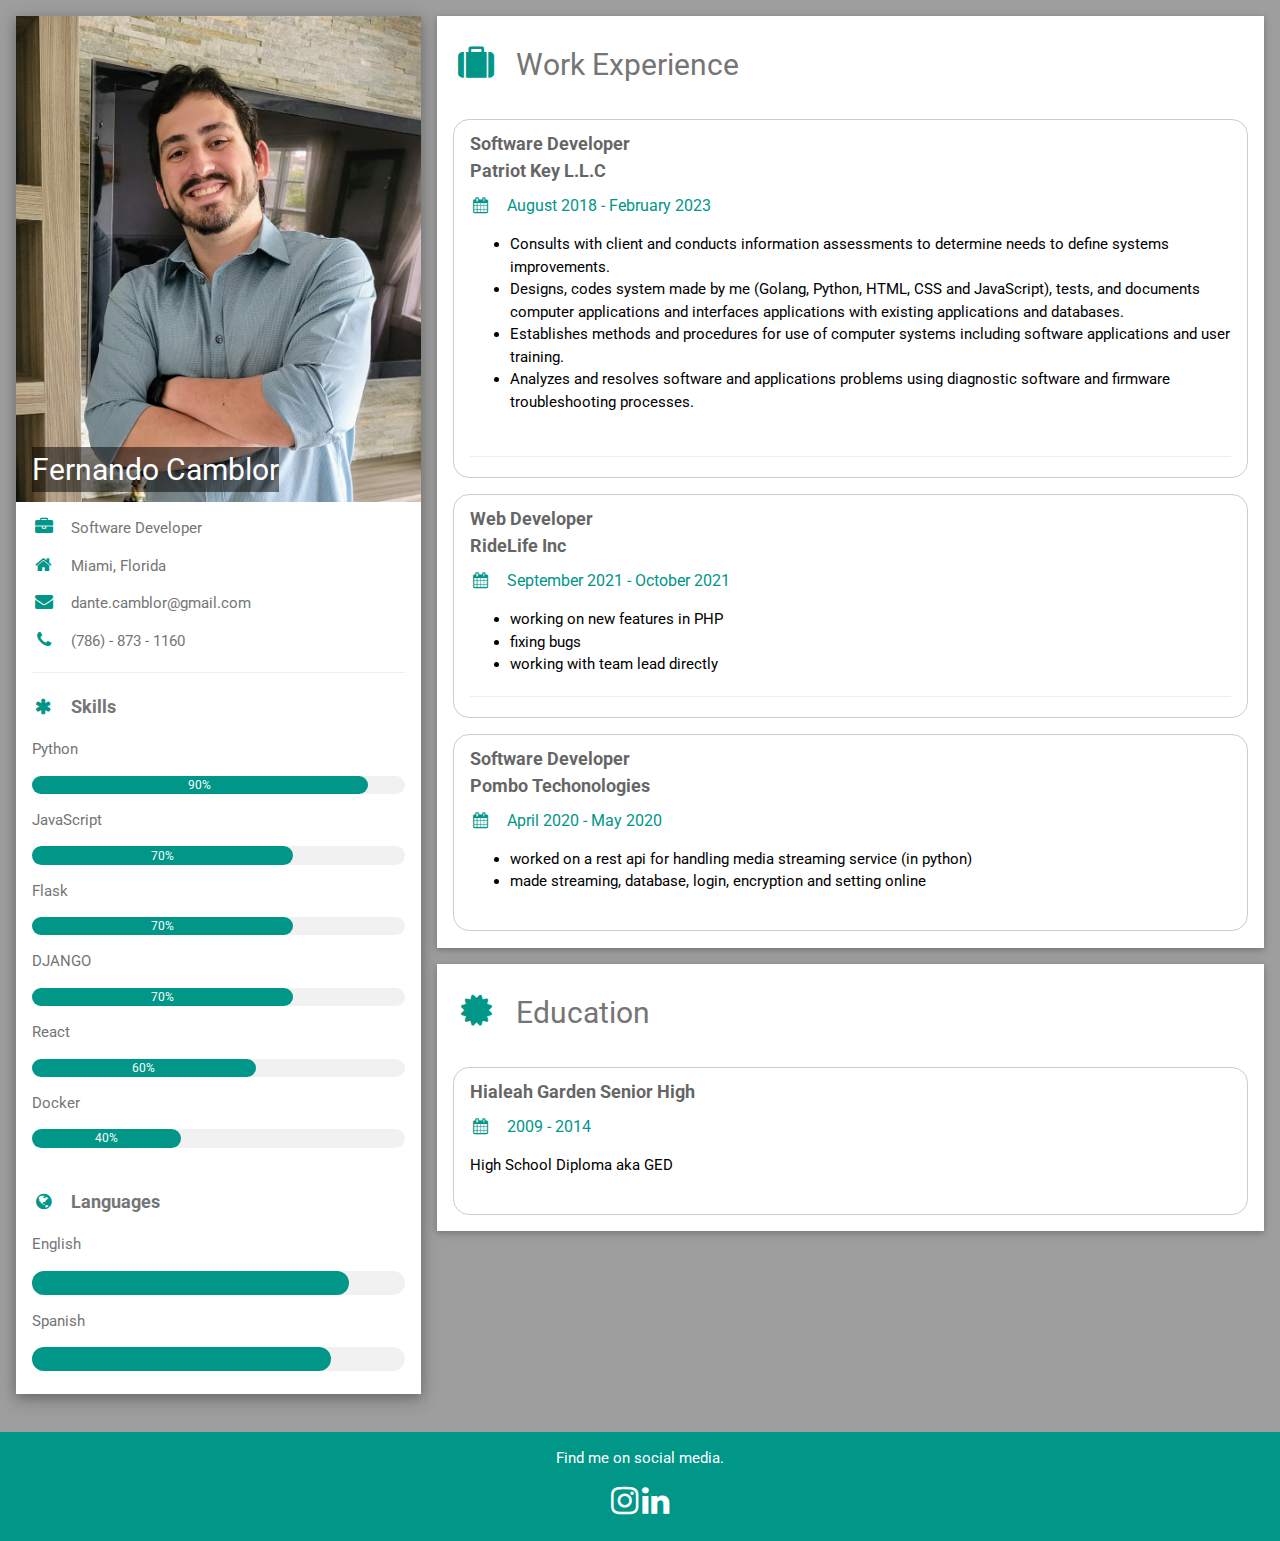
==== cv.html @ c0f63b6b "made a loader for when the page loads that looks glitchy" ====
<!DOCTYPE html>
<html>
<head>
  <title>Fernando Camblor</title>
  <region>
    <link rel="icon" href="./bin/assets/favicon/favicon.ico">
  </region>
  <meta charset="UTF-8">
  <meta name="viewport" content="width=device-width, initial-scale=1">
  <link rel="stylesheet" href="https://www.w3schools.com/w3css/4/w3.css">
  <link rel='stylesheet' href='https://fonts.googleapis.com/css?family=Roboto'>
  <link rel="stylesheet" href="https://cdnjs.cloudflare.com/ajax/libs/font-awesome/4.7.0/css/font-awesome.min.css">
  <link rel="stylesheet" href="./bin/css/main.css">
  <style>
    html,body,h1,h2,h3,h4,h5,h6 {
      font-family: "Roboto", sans-serif;
      /* color:white; */
    }

    #name-inside-picture{
      background-color: rgba(0, 0, 0, 0.5);
      color: white;
    }

  </style>
</head>
<body class="w3-grey">

  <!-- Page Container -->
  <div class="w3-content w3-margin-top" style="max-width:1400px;">

    <!-- The Grid -->
    <div class="w3-row-padding">
    
      <!-- Left Column -->
      <div id="index-main" class="w3-third">
      
        <div class="w3-white w3-text-grey w3-card-4">
          <div class="w3-display-container">
            <img src="./bin/assets/porfolio 3.jpeg" class="logo-main-me" alt="Avatar">
            <div class="w3-display-bottomleft w3-container w3-text-black">
              <h2 id="name-inside-picture">Fernando Camblor</h2>
            </div>
          </div>
          
          <div class="w3-container">
            <p><i class="fa fa-briefcase fa-fw w3-margin-right w3-large w3-text-teal"></i>Software Developer</p>
            <p><i class="fa fa-home fa-fw w3-margin-right w3-large w3-text-teal"></i>Miami, Florida</p>
            <p><i class="fa fa-envelope fa-fw w3-margin-right w3-large w3-text-teal"></i>dante.camblor@gmail.com</p>
            <p><i class="fa fa-phone fa-fw w3-margin-right w3-large w3-text-teal"></i>(786) - 873 - 1160</p>
            <hr>

            <p class="w3-large"><b><i class="fa fa-asterisk fa-fw w3-margin-right w3-text-teal"></i>Skills</b></p>

            <p>Python</p>
            <div class="w3-light-grey w3-round-xlarge w3-small">
              <div class="w3-container w3-center w3-round-xlarge w3-teal" style="width:90%">90%</div>
            </div>

            <p>JavaScript</p>
            <div class="w3-light-grey w3-round-xlarge w3-small">
              <div class="w3-container w3-center w3-round-xlarge w3-teal" style="width:70%">
                <div class="w3-center w3-text-white">70%</div>
              </div>
            </div>

            <p>Flask</p>
            <div class="w3-light-grey w3-round-xlarge w3-small">
              <div class="w3-container w3-center w3-round-xlarge w3-teal" style="width:70%">70%</div>
            </div>

            <p>DJANGO</p>
            <div class="w3-light-grey w3-round-xlarge w3-small">
              <div class="w3-container w3-center w3-round-xlarge w3-teal" style="width:70%">70%</div>
            </div>

            <p>React</p>
            <div class="w3-light-grey w3-round-xlarge w3-small">
              <div class="w3-container w3-center w3-round-xlarge w3-teal" style="width:60%">60%</div>
            </div>

            <p>Docker</p>
            <div class="w3-light-grey w3-round-xlarge w3-small">
              <div class="w3-container w3-center w3-round-xlarge w3-teal" style="width:40%">40%</div>
            </div>

            <br>

            <p class="w3-large w3-text-theme"><b><i class="fa fa-globe fa-fw w3-margin-right w3-text-teal"></i>Languages</b></p>
            <p>English</p>
            <div class="w3-light-grey w3-round-xlarge">
              <div class="w3-round-xlarge w3-teal" style="height:24px;width:85%"></div>
            </div>
            <p>Spanish</p>
            <div class="w3-light-grey w3-round-xlarge">
              <div class="w3-round-xlarge w3-teal" style="height:24px; width:80%"></div>
            </div>

            <br>
          </div>
        </div>
        <br>

      <!-- End Left Column -->
      </div>

      <!-- Right Column -->
      <div class="w3-twothird">
      
        <div class="w3-container w3-card w3-white w3-margin-bottom ">

          <h2 class="w3-text-grey w3-padding-16"><i class="fa fa-suitcase fa-fw w3-margin-right w3-xxlarge w3-text-teal"></i>Work Experience</h2>

          <!-- pk -->
          <div class="w3-container w3-panel w3-border w3-round-xlarge">
            <h5 class="w3-opacity"><b>Software Developer<br> Patriot Key L.L.C</b></h5>
            <h6 class="w3-text-teal"><i class="fa fa-calendar fa-fw w3-margin-right"></i>August 2018 - February 2023</h6>
            <ul>
              <li>
                  Consults with client and conducts information assessments to determine needs to define systems improvements.
              </li>
              
              <li>
                  Designs, codes system made by me (Golang, Python, HTML, CSS and JavaScript), tests, and documents computer applications and interfaces applications with existing applications and databases. 
              </li>
              
              <li>
                  Establishes methods and procedures for use of computer systems including software applications and user training. 
              </li>
              
              <li>
                  Analyzes and resolves software and applications problems using diagnostic software and firmware troubleshooting processes. 
              </li>
              <br>           
            </ul>
            <hr>
          </div>
          <!-- pk -->

          <!-- ridelife -->
          <div class="w3-container w3-panel w3-border w3-round-xlarge">
            <h5 class="w3-opacity"><b>Web Developer <br> RideLife Inc</b></h5>
            <h6 class="w3-text-teal"><i class="fa fa-calendar fa-fw w3-margin-right"></i>September 2021 - October 2021</h6>
            <ul>
              <li>
                  working on new features in PHP
              </li>
              <li>
                  fixing bugs
              </li>
              <li>
                  working with team lead directly
              </li>
              
            </ul>
            <hr>
          </div>
          <!-- ridelife -->

          <!-- pombo -->
          <div class="w3-container w3-panel w3-border w3-round-xlarge">
            <h5 class="w3-opacity"><b>Software Developer <br> Pombo Techonologies</b></h5>
            <h6 class="w3-text-teal"><i class="fa fa-calendar fa-fw w3-margin-right"></i>April 2020 - May 2020</h6>
            <ul>
              <li>worked on a rest api for handling media streaming service (in python)</li>
              <li>made streaming, database, login, encryption and setting online</li>
            </ul>
            <br>
          </div>
          <!-- pombo -->

        </div>

        <!-- eduation -->
        <div class="w3-container w3-card w3-white ">

          <h2 class="w3-text-grey w3-padding-16"><i class="fa fa-certificate fa-fw w3-margin-right w3-xxlarge w3-text-teal"></i>Education</h2>
          
          <!-- <div class="w3-container  w3-panel w3-border w3-round-xlarge">
            <h5 class="w3-opacity"><b>W3Schools.com</b></h5>
            <h6 class="w3-text-teal"><i class="fa fa-calendar fa-fw w3-margin-right"></i>Forever</h6>
            <p>Web Development! All I need to know in one place</p>
            <hr>
          </div> -->

          <!-- <div class="w3-container  w3-panel w3-border w3-round-xlarge">
            <h5 class="w3-opacity"><b>Miami Dade College</b></h5>
            <h6 class="w3-text-teal"><i class="fa fa-calendar fa-fw w3-margin-right"></i>2014 - <span class="w3-tag w3-teal w3-round">Working</span></h6>
            <p>Bachelor Degree</p><br>
          </div> -->

          <div class="w3-container  w3-panel w3-border w3-round-xlarge">
              <h5 class="w3-opacity"><b>Hialeah Garden Senior High</b></h5>
              <h6 class="w3-text-teal"><i class="fa fa-calendar fa-fw w3-margin-right"></i>2009 - 2014</h6>
              <p>High School Diploma aka GED</p><br>
          </div>

        </div>
        <!-- eduation -->

      <!-- End Right Column -->
      </div>
      
    <!-- End Grid -->
    </div>
    
    <!-- End Page Container -->
  </div>

  <footer class="w3-container w3-teal w3-center w3-margin-top">
    <p>Find me on social media.</p>
    <!-- <i class="fa fa-facebook-official w3-hover-opacity"></i> -->
    <i class="fa fa-instagram w3-hover-opacity size-xxlg"></i>
    <!-- <i class="fa fa-snapchat w3-hover-opacity"></i> -->
    <!-- <i class="fa fa-pinterest-p w3-hover-opacity"></i> -->
    <!-- <i class="fa fa-twitter w3-hover-opacity"></i> -->
    <i class="fa fa-linkedin w3-hover-opacity size-xxlg"></i>
    <!-- <p>Powered by <a href="https://www.w3schools.com/w3css/default.asp" target="_blank">w3.css</a></p> -->

    <br>
    <br>
  </footer>

</body>
</html>
---- bin/css/main.css ----
/* size of the logo */
.logo-main-me {
  display: block;
  margin-left: auto;
  margin-right: auto;
  width: 100%;
  height: auto;
}

#index-main{
  background-color: rgb(157, 157, 157);
}

/* font size classes */
.size-xxlg {
  font-size: xx-large;
}

.size-xlg {
  font-size: x-large;
}

.size-lg {
  font-size: large;
}

.size-md {
  font-size: medium;
}

.size-sm {
  font-size: small;
}
/* font size classes */

/* centering in the middle of the screen */
.center-m-screen{
  width: 50%;
  height: auto;

  margin-top: 25%;
  margin-bottom: 25%;

  margin-left: auto;
  margin-right: auto;
}


/* loading animation */
.glitch {
  position: relative;
  font-size: 25px;
  font-weight: 700;
  line-height: 1.2;
  color: #fff;
  letter-spacing: 5px;
  z-index: 1;
  animation: shift 1s ease-in-out infinite alternate;
}

.glitch:before,
.glitch:after {
  display: block;
  content: attr(data-glitch);
  position: absolute;
  top: 0;
  left: 0;
  opacity: 0.8;
}

.glitch:before {
  animation: glitch 0.4s cubic-bezier(0.25, 0.46, 0.45, 0.94) both infinite;
  color: #8b00ff;
  z-index: -1;
}

.glitch:after {
  animation: glitch 0.4s cubic-bezier(0.25, 0.46, 0.45, 0.94) reverse both infinite;
  color: #00e571;
  z-index: -2;
}

@keyframes glitch {
  0% {
    transform: translate(0);
  }

  20% {
    transform: translate(-3px, 3px);
  }

  40% {
    transform: translate(-3px, -3px);
  }

  60% {
    transform: translate(3px, 3px);
  }

  80% {
    transform: translate(3px, -3px);
  }

  to {
    transform: translate(0);
  }
}

@keyframes shift {
  0%, 40%, 44%, 58%, 61%, 65%, 69%, 73%, 100% {
    transform: skewX(0deg);
  }

  41% {
    transform: skewX(10deg);
  }

  42% {
    transform: skewX(-10deg);
  }

  59% {
    transform: skewX(40deg) skewY(10deg);
  }

  60% {
    transform: skewX(-40deg) skewY(-10deg);
  }

  63% {
    transform: skewX(10deg) skewY(-5deg);
  }

  70% {
    transform: skewX(-50deg) skewY(-20deg);
  }

  71% {
    transform: skewX(10deg) skewY(-10deg);
  }
}
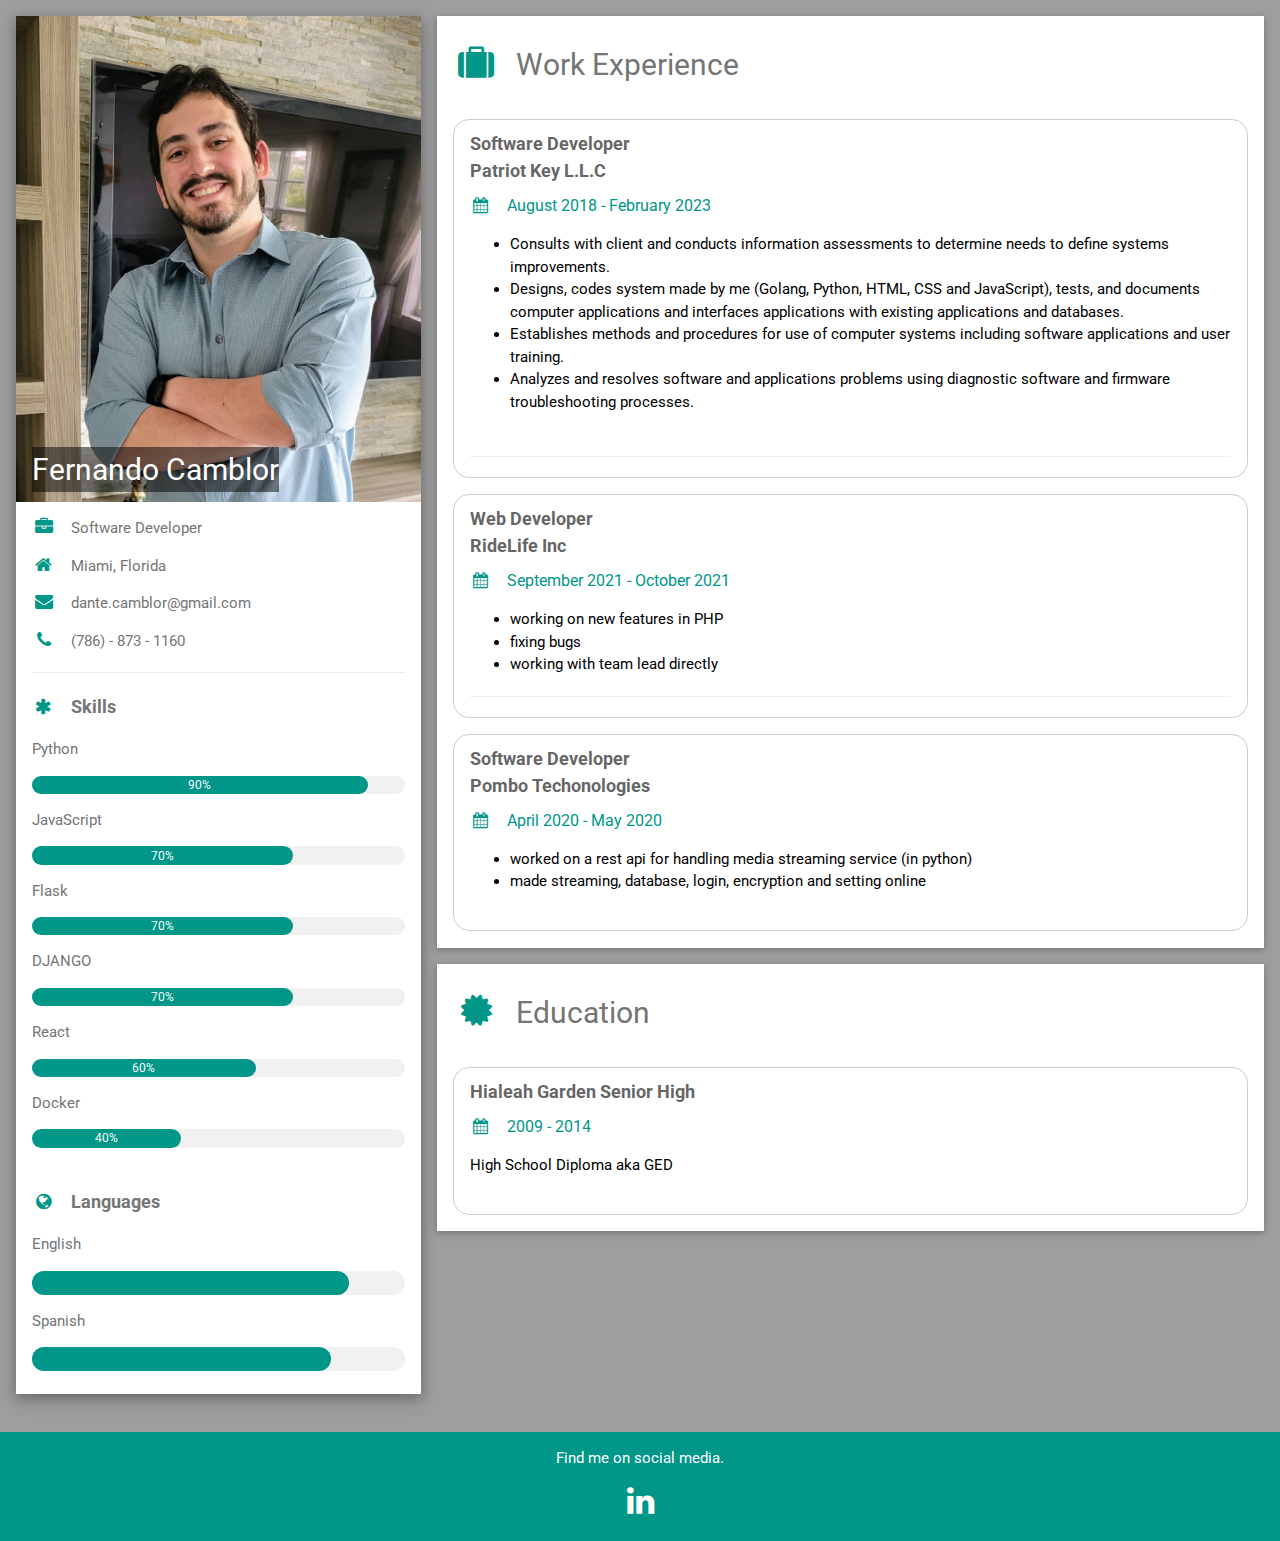
==== commit 640bf5e7: "made the start of v2 which will use bootstrap 5" ====
--- a/cv.html
+++ b/cv.html
@@ -20,6 +20,9 @@
     #name-inside-picture{
       background-color: rgba(0, 0, 0, 0.5);
       color: white;
+
+      text-align: center;
+      /* background-size: 100px 100px; */
     }
 
   </style>
@@ -210,11 +213,13 @@
   <footer class="w3-container w3-teal w3-center w3-margin-top">
     <p>Find me on social media.</p>
     <!-- <i class="fa fa-facebook-official w3-hover-opacity"></i> -->
-    <i class="fa fa-instagram w3-hover-opacity size-xxlg"></i>
+    <!-- <i class="fa fa-instagram w3-hover-opacity size-xxlg"></i> -->
     <!-- <i class="fa fa-snapchat w3-hover-opacity"></i> -->
     <!-- <i class="fa fa-pinterest-p w3-hover-opacity"></i> -->
     <!-- <i class="fa fa-twitter w3-hover-opacity"></i> -->
-    <i class="fa fa-linkedin w3-hover-opacity size-xxlg"></i>
+    <a href="https://www.linkedin.com/in/fernando-camblor-a85a88151/" target="_blank" rel="noopener noreferrer">
+      <i class="fa fa-linkedin w3-hover-opacity size-xxlg"></i>
+    </a>
     <!-- <p>Powered by <a href="https://www.w3schools.com/w3css/default.asp" target="_blank">w3.css</a></p> -->
 
     <br>
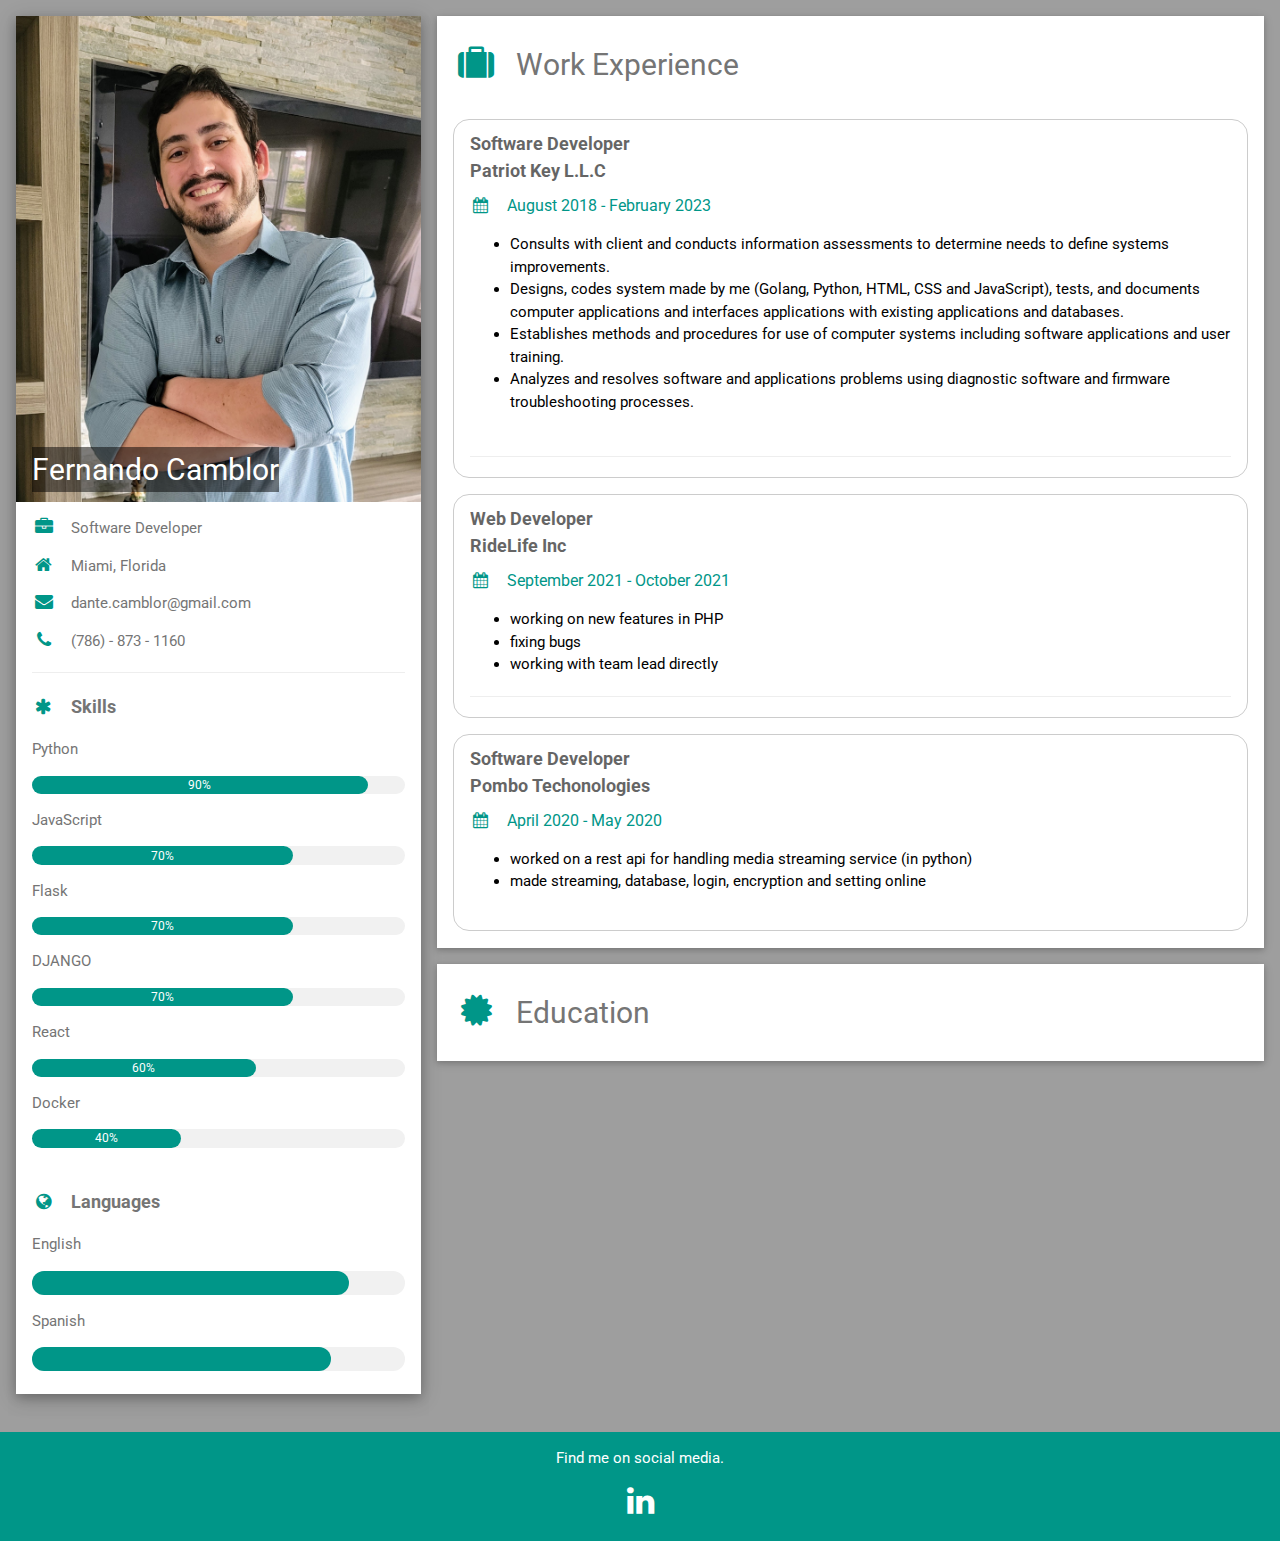
==== commit ea73d76e: "Update cv.html" ====
--- a/cv.html
+++ b/cv.html
@@ -192,11 +192,13 @@
             <p>Bachelor Degree</p><br>
           </div> -->
 
+          <!---
           <div class="w3-container  w3-panel w3-border w3-round-xlarge">
               <h5 class="w3-opacity"><b>Hialeah Garden Senior High</b></h5>
               <h6 class="w3-text-teal"><i class="fa fa-calendar fa-fw w3-margin-right"></i>2009 - 2014</h6>
               <p>High School Diploma aka GED</p><br>
           </div>
+          --->
 
         </div>
         <!-- eduation -->
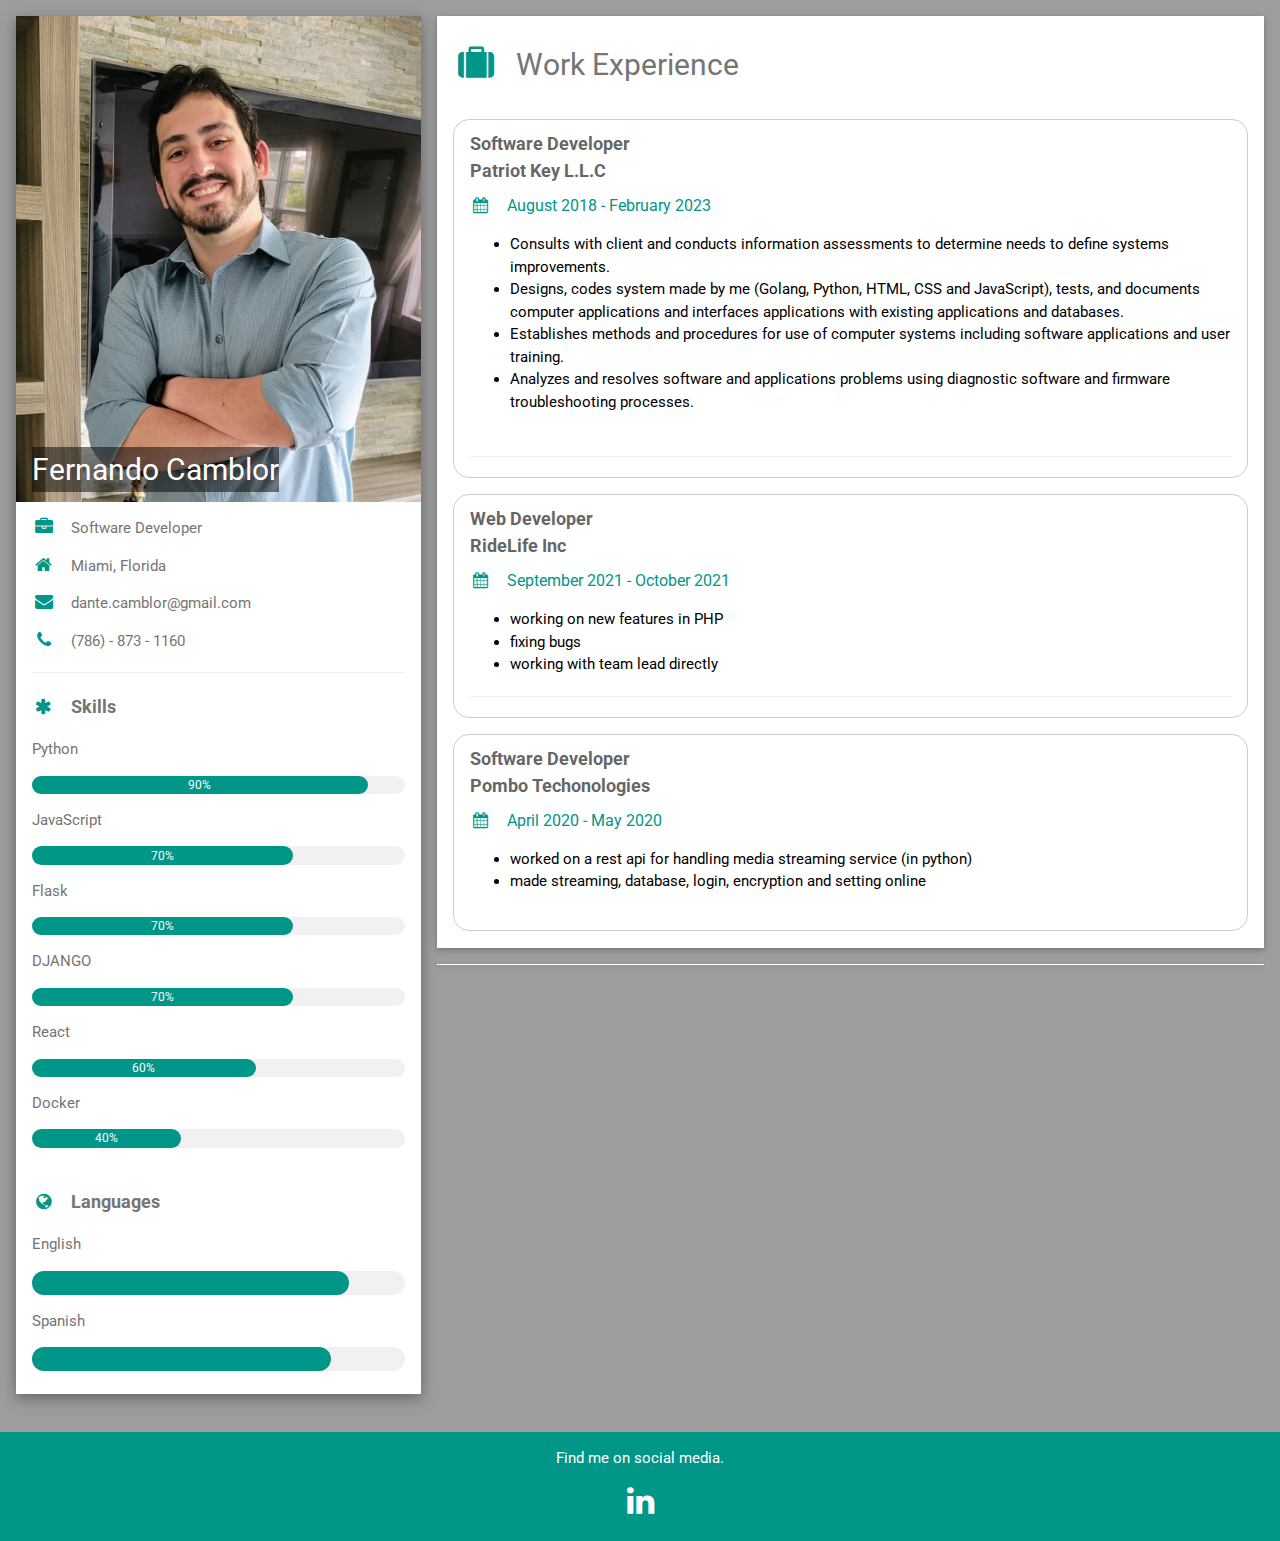
==== commit 7dee01bf: "Update cv.html" ====
--- a/cv.html
+++ b/cv.html
@@ -177,7 +177,7 @@
         <!-- eduation -->
         <div class="w3-container w3-card w3-white ">
 
-          <h2 class="w3-text-grey w3-padding-16"><i class="fa fa-certificate fa-fw w3-margin-right w3-xxlarge w3-text-teal"></i>Education</h2>
+          <!--- <h2 class="w3-text-grey w3-padding-16"><i class="fa fa-certificate fa-fw w3-margin-right w3-xxlarge w3-text-teal"></i>Education</h2> -->
           
           <!-- <div class="w3-container  w3-panel w3-border w3-round-xlarge">
             <h5 class="w3-opacity"><b>W3Schools.com</b></h5>
@@ -198,9 +198,9 @@
               <h6 class="w3-text-teal"><i class="fa fa-calendar fa-fw w3-margin-right"></i>2009 - 2014</h6>
               <p>High School Diploma aka GED</p><br>
           </div>
+
+        </div>
           --->
-
-        </div>
         <!-- eduation -->
 
       <!-- End Right Column -->
